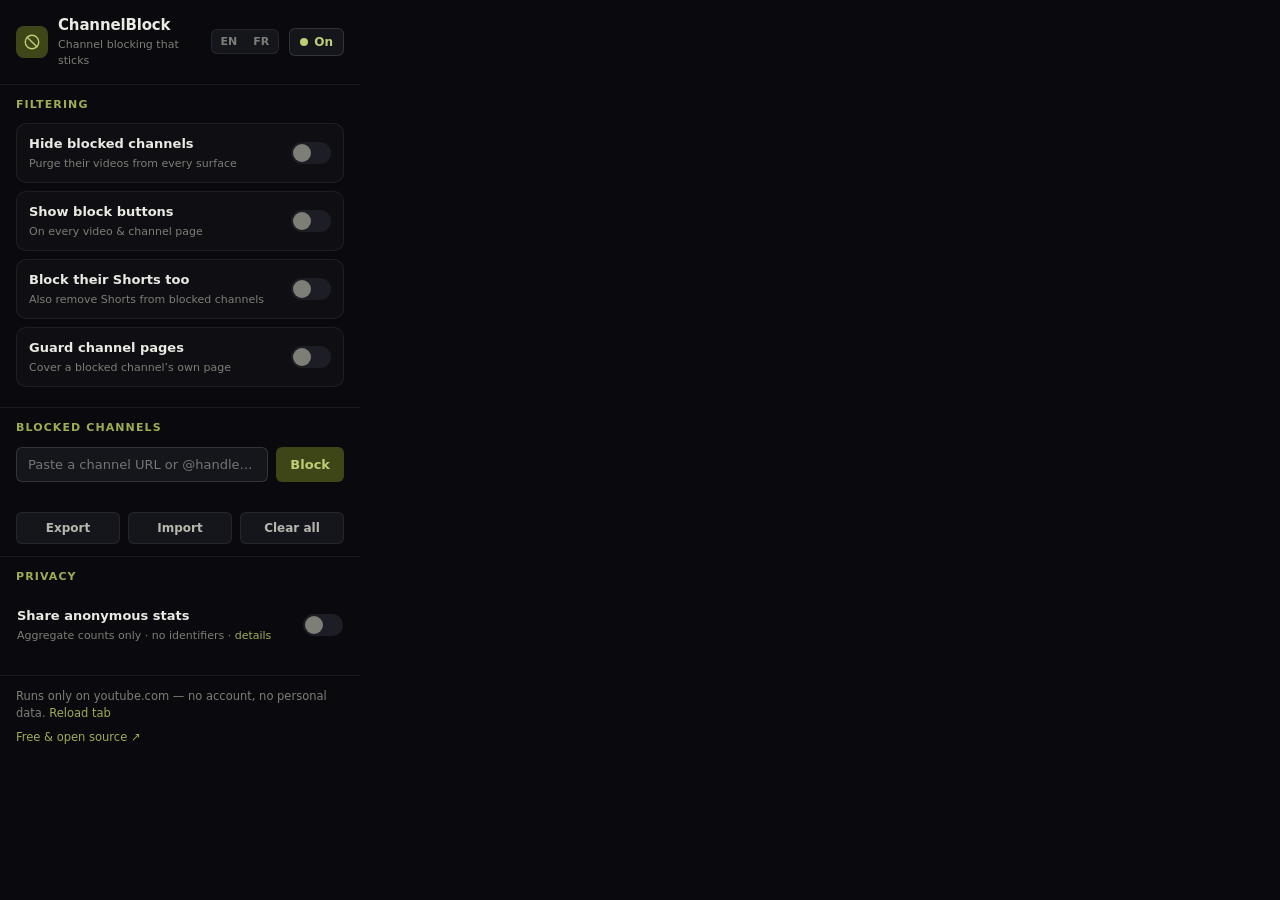
==== extension/popup.html @ 5fa7dd4a "ChannelBlock v1.0.0 — true one-click channel blocking for YouTube MV3 extension (Chrome + Firefox) t" ====
<!DOCTYPE html>
<html lang="en">
<head>
<meta charset="utf-8">
<meta name="viewport" content="width=device-width, initial-scale=1">
<title>ChannelBlock</title>
<link rel="stylesheet" href="popup.css">
</head>
<body>
  <div class="wrap">
    <header>
      <div class="logo" aria-hidden="true">
        <svg viewBox="0 0 24 24" width="18" height="18" fill="none">
          <circle cx="12" cy="12" r="9" stroke="currentColor" stroke-width="1.8"/>
          <line x1="5.6" y1="5.6" x2="18.4" y2="18.4" stroke="currentColor" stroke-width="1.9" stroke-linecap="round"/>
        </svg>
      </div>
      <div class="brand">
        <div class="name">ChannelBlock</div>
        <div class="sub" data-i18n="p_tagline">Channel blocking that sticks</div>
      </div>
      <div class="lang" role="group" aria-label="Language">
        <button data-lang="en" class="lg">EN</button>
        <button data-lang="fr" class="lg">FR</button>
      </div>
      <button id="power" class="status" title="Toggle ChannelBlock">
        <span class="dot"></span><span id="statusText">On</span>
      </button>
    </header>

    <main>
      <div class="sec" data-i18n="sec_filters">Filtering</div>

      <label class="opt">
        <span class="ot"><span class="lbl" data-i18n="t_hide">Hide blocked channels</span><span class="hint" data-i18n="t_hide_h">Purge their videos from every surface</span></span>
        <span class="switch"><input id="hideBlocked" type="checkbox"><span class="track"></span></span>
      </label>
      <label class="opt">
        <span class="ot"><span class="lbl" data-i18n="t_buttons">Show block buttons</span><span class="hint" data-i18n="t_buttons_h">On every video & channel page</span></span>
        <span class="switch"><input id="showButtons" type="checkbox"><span class="track"></span></span>
      </label>
      <label class="opt">
        <span class="ot"><span class="lbl" data-i18n="t_shorts">Block their Shorts too</span><span class="hint" data-i18n="t_shorts_h">Also remove Shorts from blocked channels</span></span>
        <span class="switch"><input id="blockShorts" type="checkbox"><span class="track"></span></span>
      </label>
      <label class="opt">
        <span class="ot"><span class="lbl" data-i18n="t_guard">Guard channel pages</span><span class="hint" data-i18n="t_guard_h">Cover a blocked channel’s own page</span></span>
        <span class="switch"><input id="guardPage" type="checkbox"><span class="track"></span></span>
      </label>
    </main>

    <section class="list-sec">
      <div class="sec-row">
        <span class="sec" data-i18n="sec_list">Blocked channels</span>
        <span class="count" id="count"></span>
      </div>
      <div class="addrow">
        <input id="addInput" type="text" data-i18n-ph="add_ph" placeholder="Paste a channel URL or @handle…" autocomplete="off" spellcheck="false">
        <button id="addBtn" data-i18n="add_btn">Block</button>
      </div>
      <p id="addErr" class="adderr" hidden></p>
      <div id="list" class="list"></div>
      <p id="empty" class="empty" data-i18n="empty"></p>
      <div class="tools">
        <button id="export" class="tool" data-i18n="export">Export</button>
        <button id="import" class="tool" data-i18n="import">Import</button>
        <button id="clear" class="tool danger" data-i18n="clear">Clear all</button>
        <input id="importFile" type="file" accept="application/json,.json" hidden>
      </div>
    </section>

    <section class="extra">
      <div class="sec" data-i18n="sec_extra">Privacy</div>
      <label class="opt subtle">
        <span class="ot"><span class="lbl" data-i18n="t_stats">Share anonymous stats</span><span class="hint"><span data-i18n="t_stats_h">Aggregate counts only · no identifiers</span> · <a href="https://channelblock.zlef.fr/privacy" target="_blank" rel="noopener" data-i18n="details">details</a></span></span>
        <span class="switch"><input id="stats" type="checkbox"><span class="track"></span></span>
      </label>
    </section>

    <footer>
      <p class="foot"><span data-i18n="foot">Runs only on youtube.com — no account, no personal data.</span> <a id="reload" href="#" data-i18n="reload">Reload tab</a></p>
      <p class="foot tip"><a href="https://channelblock.zlef.fr" target="_blank" rel="noopener" data-i18n="foot_link">Free &amp; open source ↗</a></p>
    </footer>
  </div>
  <script src="i18n.js"></script>
  <script src="popup.js"></script>
</body>
</html>
---- extension/popup.css ----
/* ChannelBlock popup — ZLEF olive palette, dark only. */
:root {
  --bg: #0a0a0e; --s1: #0e0e13; --s2: #15151c; --s3: #1d1d25;
  --line: rgba(255,255,255,.07); --line2: rgba(255,255,255,.13);
  --tx: #e9eae2; --tx-soft: #b6b7ad; --tx-muted: #7d7e76;
  --olive: #3e4618; --olive-mid: #59642a; --olive-soft: #9dae50; --olive-bright: #bdce74;
  --danger: #c2566a;
}
* { box-sizing: border-box; margin: 0; padding: 0; }
body {
  width: 360px;
  background: var(--bg); color: var(--tx);
  font: 14px/1.5 system-ui, -apple-system, "Segoe UI", Roboto, Helvetica, Arial, sans-serif;
  -webkit-font-smoothing: antialiased;
}
.wrap { padding: 0 0 8px; }

header {
  display: flex; align-items: center; gap: 10px;
  padding: 14px 16px; border-bottom: 1px solid var(--line);
}
.logo {
  width: 32px; height: 32px; border-radius: 8px; flex-shrink: 0;
  background: var(--olive); color: var(--olive-bright);
  display: flex; align-items: center; justify-content: center;
}
.brand .name { font-size: 15px; font-weight: 700; letter-spacing: -0.01em; }
.brand .sub { font-size: 11px; color: var(--tx-muted); }
.lang { margin-left: auto; display: flex; gap: 2px; background: var(--s2); border: 1px solid var(--line); border-radius: 6px; padding: 2px; }
.lang .lg { background: none; border: 0; color: var(--tx-muted); font: 600 11px system-ui; padding: 3px 7px; border-radius: 4px; cursor: pointer; }
.lang .lg.on { background: var(--olive); color: var(--olive-bright); }

.status {
  display: flex; align-items: center; gap: 6px;
  background: var(--s2); border: 1px solid var(--line2); color: var(--olive-bright);
  font: 600 12px system-ui; padding: 6px 10px; border-radius: 6px; cursor: pointer;
}
.status .dot { width: 8px; height: 8px; border-radius: 50%; background: var(--olive-bright); }
.status.off { color: var(--tx-muted); }
.status.off .dot { background: var(--tx-muted); }

main, .list-sec, .extra { padding: 12px 16px; }
.list-sec, .extra { border-top: 1px solid var(--line); }
.sec { font-size: 11px; font-weight: 600; text-transform: uppercase; letter-spacing: .1em; color: var(--olive-soft); margin-bottom: 10px; }
.sec-row { display: flex; align-items: baseline; justify-content: space-between; }
.count { font-size: 11px; color: var(--tx-muted); }

main.disabled { opacity: .45; pointer-events: none; }

.opt {
  display: flex; align-items: center; gap: 12px;
  background: var(--s1); border: 1px solid var(--line); border-radius: 10px;
  padding: 10px 12px; margin-bottom: 8px; cursor: pointer;
}
.opt.subtle { background: transparent; border-color: transparent; padding-left: 0; padding-right: 0; }
.opt .ot { display: flex; flex-direction: column; gap: 2px; min-width: 0; }
.opt .lbl { font-size: 13px; font-weight: 550; }
.opt .hint { font-size: 11px; color: var(--tx-muted); }
.opt .hint a { color: var(--olive-soft); text-decoration: none; }
.switch { margin-left: auto; flex-shrink: 0; position: relative; width: 40px; height: 22px; }
.switch input { position: absolute; opacity: 0; width: 100%; height: 100%; margin: 0; cursor: pointer; }
.track { position: absolute; inset: 0; border-radius: 11px; background: var(--s3); transition: background .15s ease; }
.track::after { content: ""; position: absolute; top: 2px; left: 2px; width: 18px; height: 18px; border-radius: 50%; background: var(--tx-muted); transition: transform .15s ease, background .15s ease; }
.switch input:checked + .track { background: var(--olive); }
.switch input:checked + .track::after { transform: translateX(18px); background: var(--olive-bright); }

.addrow { display: flex; gap: 8px; margin-bottom: 8px; }
.addrow input {
  flex: 1; min-width: 0; background: var(--s2); border: 1px solid var(--line2); color: var(--tx);
  border-radius: 6px; padding: 9px 11px; font: 13px system-ui; outline: none;
}
.addrow input:focus { border-color: var(--olive-soft); }
.addrow button {
  background: var(--olive); border: 0; color: var(--olive-bright);
  font: 600 13px system-ui; padding: 0 14px; border-radius: 6px; cursor: pointer;
}
.addrow button:hover { background: var(--olive-mid); color: #eef0e2; }
.adderr { font-size: 11px; color: var(--danger); margin: -2px 0 8px; }

.list { display: flex; flex-direction: column; gap: 6px; max-height: 230px; overflow-y: auto; }
.row { display: flex; align-items: center; gap: 10px; background: var(--s1); border: 1px solid var(--line); border-radius: 8px; padding: 8px 10px; }
.row .av { width: 26px; height: 26px; border-radius: 50%; flex-shrink: 0; background: var(--olive); color: var(--olive-bright); display: flex; align-items: center; justify-content: center; font: 700 12px system-ui; text-transform: uppercase; }
.row .meta { min-width: 0; flex: 1; }
.row .nm { font-size: 13px; font-weight: 600; white-space: nowrap; overflow: hidden; text-overflow: ellipsis; }
.row .hd { font-size: 11px; color: var(--tx-muted); white-space: nowrap; overflow: hidden; text-overflow: ellipsis; }
.row .un { background: var(--s2); border: 1px solid var(--line2); color: var(--tx-soft); font: 600 11px system-ui; padding: 5px 9px; border-radius: 5px; cursor: pointer; flex-shrink: 0; }
.row .un:hover { border-color: var(--olive-soft); color: var(--olive-soft); }
.empty { font-size: 12.5px; color: var(--tx-muted); line-height: 1.55; padding: 6px 2px; }

.tools { display: flex; gap: 8px; margin-top: 10px; }
.tool { flex: 1; background: var(--s2); border: 1px solid var(--line); color: var(--tx-soft); font: 600 12px system-ui; padding: 8px; border-radius: 6px; cursor: pointer; }
.tool:hover { border-color: var(--olive-soft); color: var(--olive-soft); }
.tool.danger:hover { border-color: var(--danger); color: var(--danger); }

footer { padding: 12px 16px 14px; border-top: 1px solid var(--line); }
.foot { font-size: 11.5px; color: var(--tx-muted); }
.foot a { color: var(--olive-soft); text-decoration: none; }
.foot.tip { margin-top: 6px; }

@media (prefers-reduced-motion: reduce) { * { transition: none !important; } }
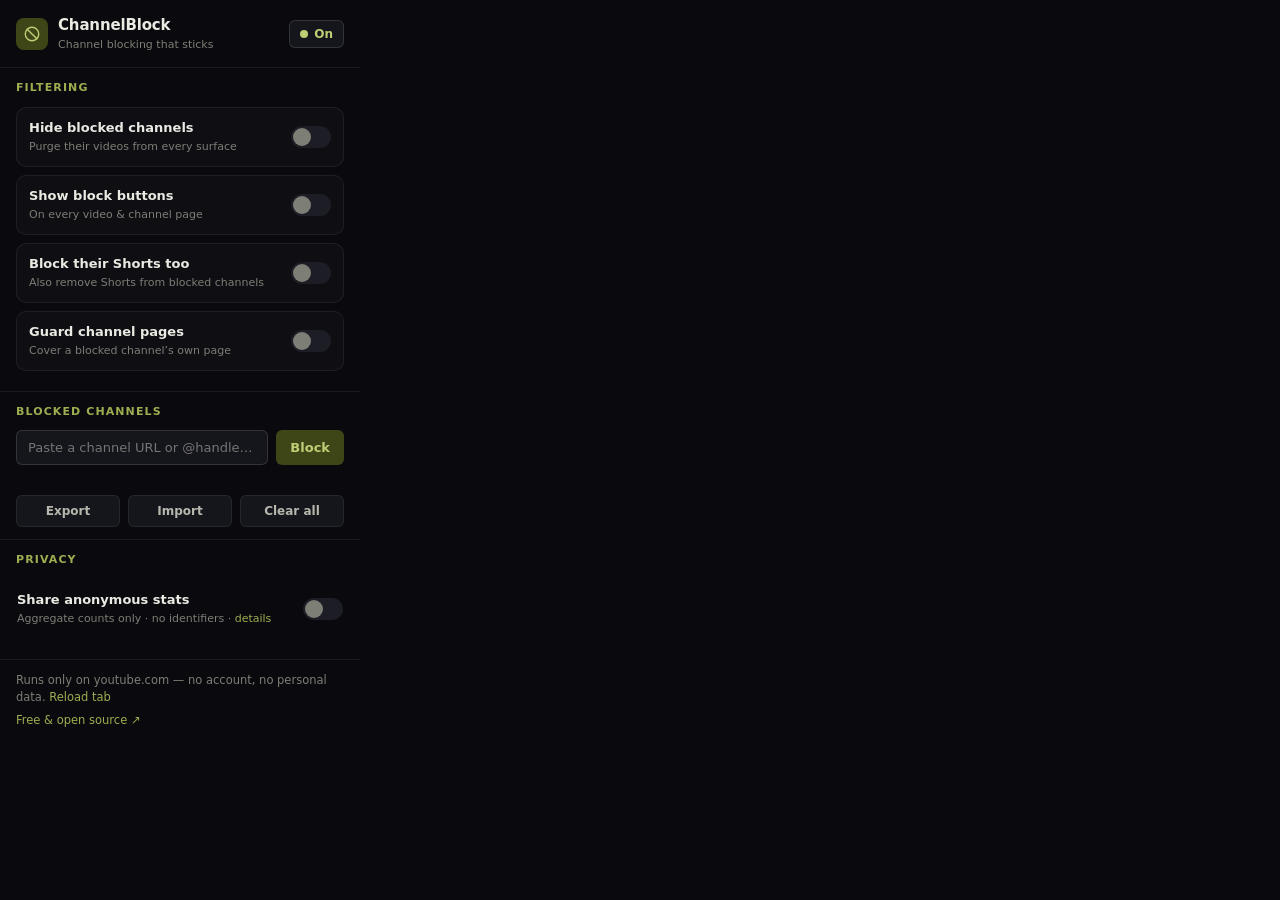
==== commit 25089430: "Add live demo video; obey da.zlef.fr i18n convention (no selector) - store/record.js: ffmpeg x11grab" ====
--- a/extension/popup.html
+++ b/extension/popup.html
@@ -18,10 +18,6 @@
       <div class="brand">
         <div class="name">ChannelBlock</div>
         <div class="sub" data-i18n="p_tagline">Channel blocking that sticks</div>
-      </div>
-      <div class="lang" role="group" aria-label="Language">
-        <button data-lang="en" class="lg">EN</button>
-        <button data-lang="fr" class="lg">FR</button>
       </div>
       <button id="power" class="status" title="Toggle ChannelBlock">
         <span class="dot"></span><span id="statusText">On</span>
--- a/extension/popup.css
+++ b/extension/popup.css
@@ -26,11 +26,9 @@
 }
 .brand .name { font-size: 15px; font-weight: 700; letter-spacing: -0.01em; }
 .brand .sub { font-size: 11px; color: var(--tx-muted); }
-.lang { margin-left: auto; display: flex; gap: 2px; background: var(--s2); border: 1px solid var(--line); border-radius: 6px; padding: 2px; }
-.lang .lg { background: none; border: 0; color: var(--tx-muted); font: 600 11px system-ui; padding: 3px 7px; border-radius: 4px; cursor: pointer; }
-.lang .lg.on { background: var(--olive); color: var(--olive-bright); }
 
 .status {
+  margin-left: auto;
   display: flex; align-items: center; gap: 6px;
   background: var(--s2); border: 1px solid var(--line2); color: var(--olive-bright);
   font: 600 12px system-ui; padding: 6px 10px; border-radius: 6px; cursor: pointer;
